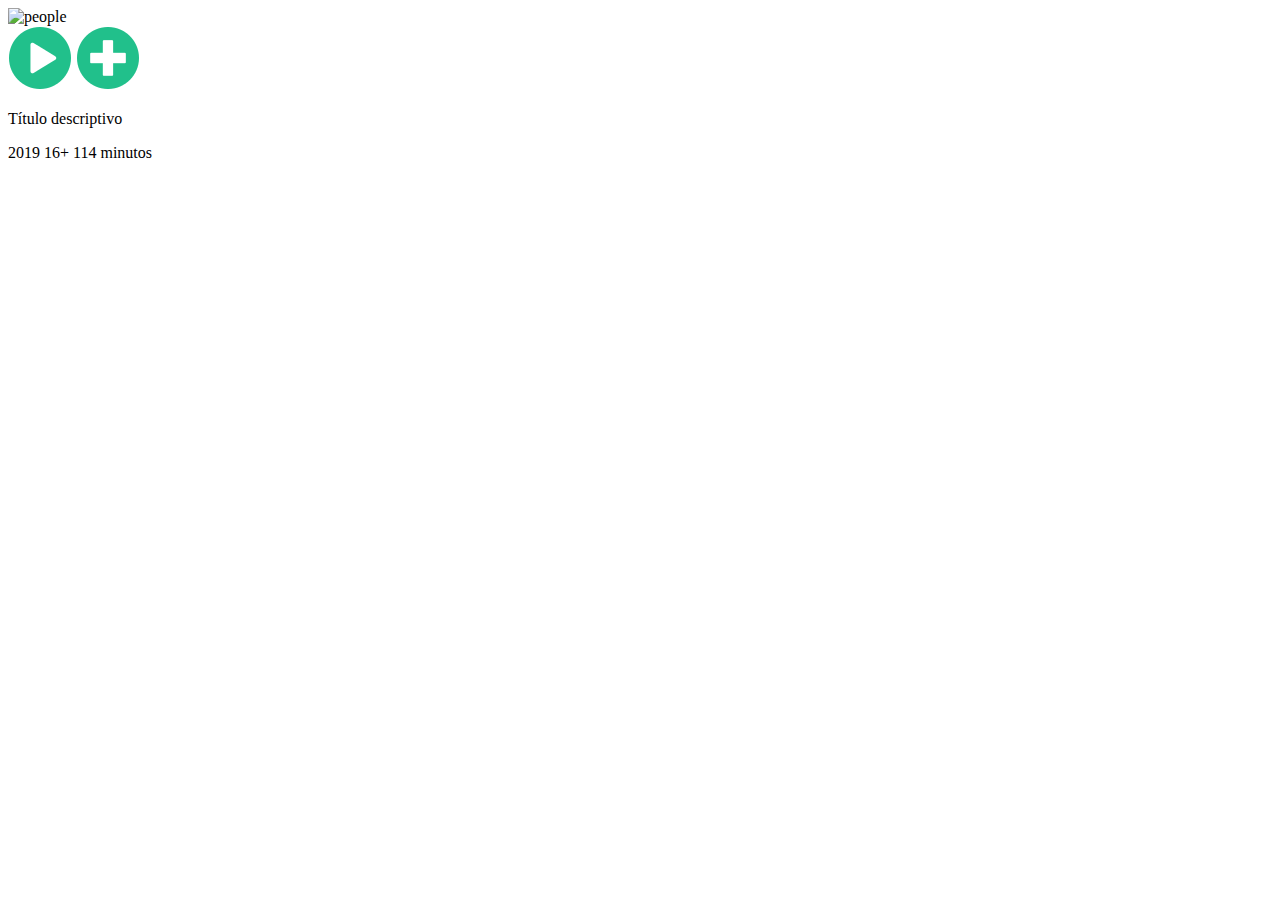
==== index.html @ 125a2b8e "trabajado en el carousel" ====
<!DOCTYPE html>
<html lang="en">

<head>
  <meta charset="UTF-8">
  <meta name="viewport" content="width=device-width, initial-scale=1.0">
  <title>Carousel-1</title>
</head>

<body>
  <section class="carousel">
    <div class="carousel__container">
      <div class="carousel-item">
        <img class="carousel-item__img"
          src="https://images.pexels.com/photos/3294248/pexels-photo-3294248.jpeg?auto=compress&cs=tinysrgb&dpr=2&h=750&w=1260"
          alt="people">
        <div class="carousel-item__details">
          <div>
            <img src="icons/play-icon.png" alt="play icon">
            <img src="icons/plus-icon.png" alt="plus icon">
          </div>
          <p class="carousel-item__details--title">
            Título descriptivo
          </p>
          <p class="carousel-item__details--subtitle">
            2019 16+ 114 minutos
          </p>
        </div>

      </div>
      <div class="carousel-item">

      </div>
      <div class="carousel-item">

      </div>
      <div class="carousel-item">

      </div>


    </div>
  </section>
</body>

</html>
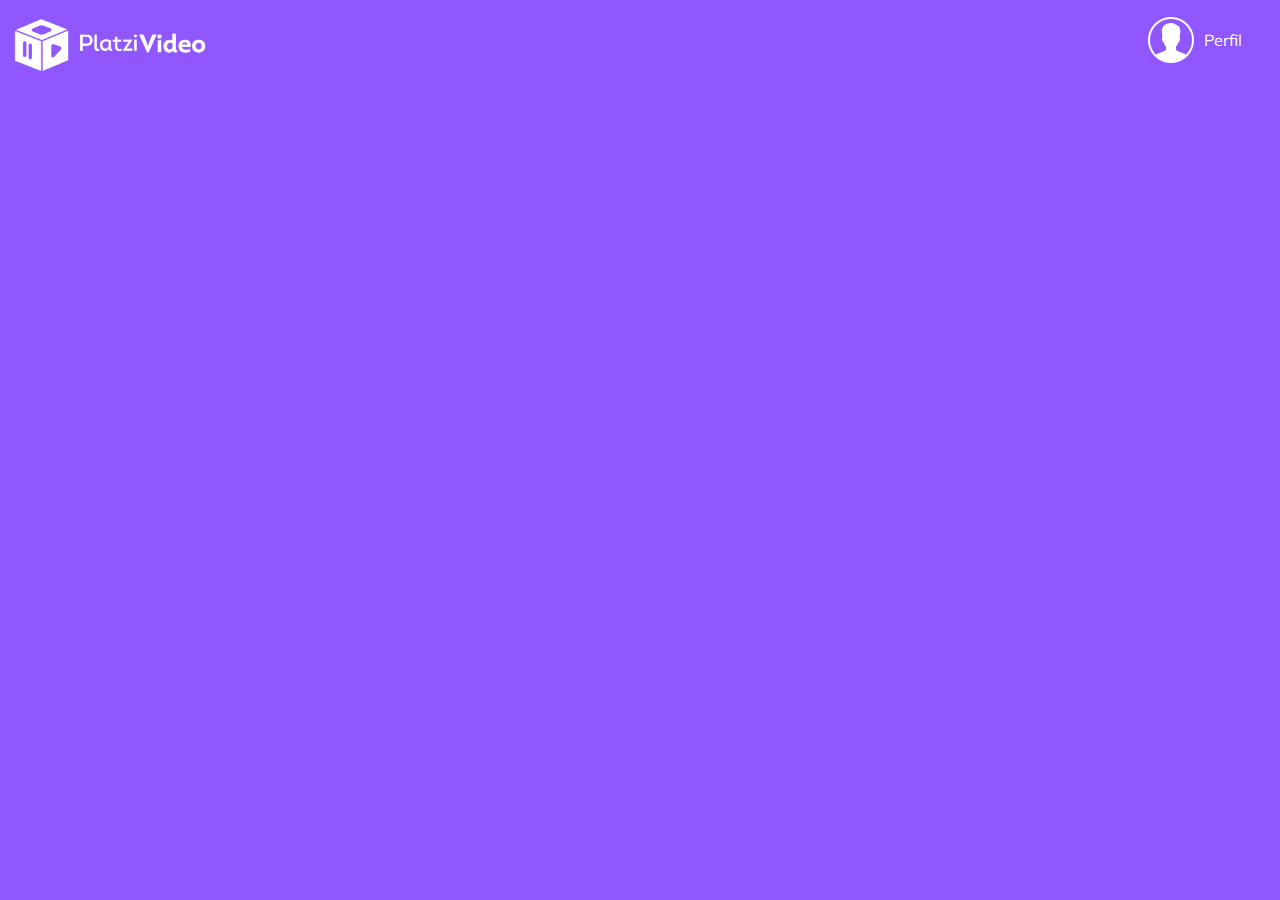
==== commit 360b8337: "header" ====
--- a/index.html
+++ b/index.html
@@ -1,46 +1,36 @@
-<!DOCTYPE html>
-<html lang="en">
-
-<head>
-  <meta charset="UTF-8">
-  <meta name="viewport" content="width=device-width, initial-scale=1.0">
-  <title>Carousel-1</title>
-</head>
-
-<body>
-  <section class="carousel">
-    <div class="carousel__container">
-      <div class="carousel-item">
-        <img class="carousel-item__img"
-          src="https://images.pexels.com/photos/3294248/pexels-photo-3294248.jpeg?auto=compress&cs=tinysrgb&dpr=2&h=750&w=1260"
-          alt="people">
-        <div class="carousel-item__details">
-          <div>
-            <img src="icons/play-icon.png" alt="play icon">
-            <img src="icons/plus-icon.png" alt="plus icon">
-          </div>
-          <p class="carousel-item__details--title">
-            Título descriptivo
-          </p>
-          <p class="carousel-item__details--subtitle">
-            2019 16+ 114 minutos
-          </p>
-        </div>
-
-      </div>
-      <div class="carousel-item">
-
-      </div>
-      <div class="carousel-item">
-
-      </div>
-      <div class="carousel-item">
-
-      </div>
-
-
-    </div>
-  </section>
-</body>
-
+<!DOCTYPE html>
+<html lang="en">
+
+<head>
+  <meta charset="UTF-8">
+  <meta name="viewport" content="width=device-width, initial-scale=1.0">
+  <meta http-equiv="X-UA-Compatible" content="ie=edge">
+  <link
+    href="https://fonts.googleapis.com/css2?family=Mulish:ital,wght@0,200;0,300;0,400;0,500;0,600;0,700;0,800;0,900;1,200;1,300;1,400;1,500;1,600;1,700;1,800;1,900&family=Ubuntu+Condensed&display=swap"
+    rel="stylesheet">
+  <title>Header</title>
+  <link rel="stylesheet" href="css/main.css">
+</head>
+
+
+<body>
+  <header class="header">
+    <img class="header__img" src="/images/logo-platzi-video.png" alt="Logo Platzi Video">
+    <div class="header__menu">
+      <div class="header__menu--profile">
+        <img src="/images/user-icon.png" alt="foto de perfil">
+        <p>Perfil</p>
+      </div>
+      <ul>
+        <li>
+          <a href="/">Cuenta</a>
+        </li>
+        <li>
+          <a href="/">Cerrar Sesión</a>
+        </li>
+      </ul>
+    </div>
+  </header>
+</body>
+
 </html>--- a/css/main.css
+++ b/css/main.css
@@ -0,0 +1,160 @@
+body {
+    margin: 0%;
+    background-color: #8F57FD;
+    font-family: 'Mulish', sans-serif;
+  }
+
+  header {
+    background-color: #8F57FD;
+    width: 100%;
+    height: 80px;
+    display: flex;
+    justify-content: space-between;
+    align-items: center;
+  }
+
+  .header__img {
+    width: 200px;
+    margin-top: 10px;
+    margin-left: 10px;
+  }
+
+  .header__menu {
+    margin-right: 30px;
+  }
+
+  .header__menu ul {
+    display: none;
+    list-style: none;
+    padding: 0;
+    position: absolute;
+    width: 100px;
+    text-align: right;
+    margin: 0px 0px 0px -14px;
+  }
+
+  .header__menu:hover ul,
+  ul:hover {
+    display: block;
+  }
+
+  .header__menu li {
+    margin: 10px 0;
+  }
+
+  .header__menu a {
+    color: white;
+    text-decoration: none;
+  }
+
+  .header__menu li a:hover {
+    text-decoration: underline;
+  }
+
+  .header__menu--profile {
+    margin-right: 8px;
+    display: flex;
+    align-items: center;
+  }
+
+  .header__menu--profile img {
+    margin-right: 8px;
+
+  }
+
+  .header__menu--profile p {
+    margin: 0px;
+    color: white;
+  }
+
+  .main {
+    height: 300px;
+    display: flex;
+    flex-direction: column;
+    justify-content: center;
+    align-items: center;
+  }
+
+  .main__title {
+    color: white;
+    font-size: 25px;
+    
+  }
+
+  .input {
+    background-color: rgba(255, 255, 255, .1);
+    border: 2px solid white;
+    border-radius: 50px;
+    color: white;
+    font-family: 'Mulish', sans-serif;
+    font-size: 16px;
+    height: 50px;
+    outline: none;
+    padding: 0 20px;
+    width: 70%;
+  }
+
+  ::placeholder {
+    color: white;
+  }
+
+
+  .carousel {
+    width: 100%;
+    overflow: scroll;
+    padding: 30px;
+    position: relative;
+  }
+
+  .carousel__container {
+    white-space: nowrap;
+    margin: 70px 0;
+    padding-bottom: 10px;
+  }
+
+  .carousel-item {
+    background-color: palevioletred;
+    width: 200px;
+    height: 250px;
+    border-radius: 20px;
+    overflow: hidden;
+    margin-right: 10px;
+    display: inline-block;
+    cursor: pointer;
+    transition: 450ms all;
+    transform-origin: center left;
+    position: relative;
+  }
+
+  .carousel-item:hover~.carousel-item {
+    transform: translate3d(100px, 0, 0);
+
+  }
+
+  .carousel__container:hover .carousel-item {
+    opacity: 0.3;
+  }
+
+  .carousel__container:hover .carousel-item:hover {
+    transform: scale(1.5);
+    opacity: 1;
+  }
+
+  .carousel-item__img {
+    width: 200px;
+    height: 250px;
+    object-fit: cover;
+  }
+
+  .carousel-item__details {
+    background: linear-gradient(to top, rgba(0, 0, 0, .9) 0%, rgba(0, 0, 0, 1) 100%, );
+    font-size: 10px;
+    opacity: 1;
+    transition: 450ms opacity;
+    padding: 10px;
+    position: absolute;
+    top: 0;
+    right: 0;
+    left: 0;
+    bottom: 0;
+  }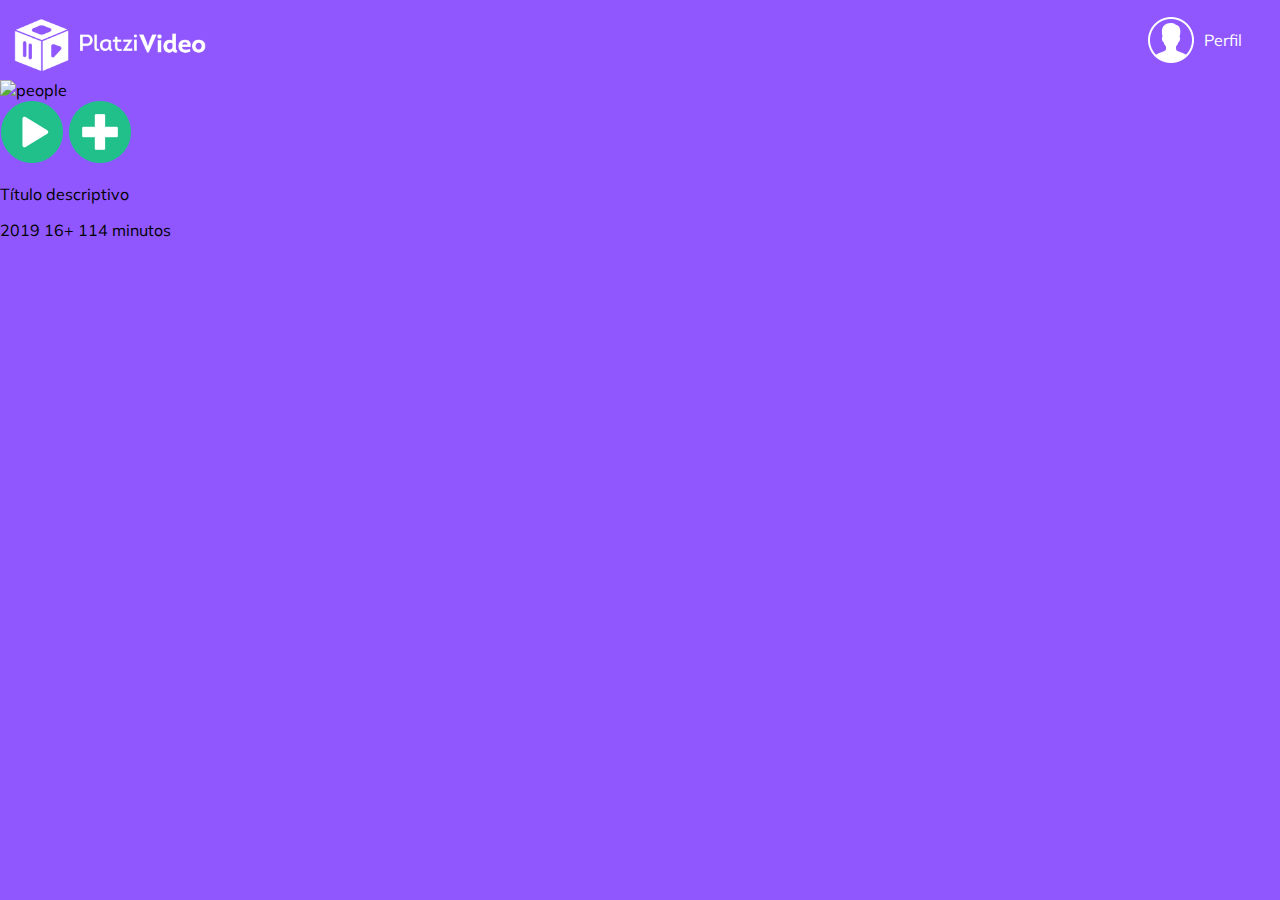
==== commit e7240d5a: "adding the carousel to the main page" ====
--- a/index.html
+++ b/index.html
@@ -1,36 +1,68 @@
-<!DOCTYPE html>
-<html lang="en">
-
-<head>
-  <meta charset="UTF-8">
-  <meta name="viewport" content="width=device-width, initial-scale=1.0">
-  <meta http-equiv="X-UA-Compatible" content="ie=edge">
-  <link
-    href="https://fonts.googleapis.com/css2?family=Mulish:ital,wght@0,200;0,300;0,400;0,500;0,600;0,700;0,800;0,900;1,200;1,300;1,400;1,500;1,600;1,700;1,800;1,900&family=Ubuntu+Condensed&display=swap"
-    rel="stylesheet">
-  <title>Header</title>
-  <link rel="stylesheet" href="css/main.css">
-</head>
-
-
-<body>
-  <header class="header">
-    <img class="header__img" src="/images/logo-platzi-video.png" alt="Logo Platzi Video">
-    <div class="header__menu">
-      <div class="header__menu--profile">
-        <img src="/images/user-icon.png" alt="foto de perfil">
-        <p>Perfil</p>
-      </div>
-      <ul>
-        <li>
-          <a href="/">Cuenta</a>
-        </li>
-        <li>
-          <a href="/">Cerrar Sesión</a>
-        </li>
-      </ul>
-    </div>
-  </header>
-</body>
-
+<!DOCTYPE html>
+<html lang="en">
+
+<head>
+  <meta charset="UTF-8">
+  <meta name="viewport" content="width=device-width, initial-scale=1.0">
+  <meta http-equiv="X-UA-Compatible" content="ie=edge">
+  <link
+    href="https://fonts.googleapis.com/css2?family=Mulish:ital,wght@0,200;0,300;0,400;0,500;0,600;0,700;0,800;0,900;1,200;1,300;1,400;1,500;1,600;1,700;1,800;1,900&family=Ubuntu+Condensed&display=swap"
+    rel="stylesheet">
+  <title>Header</title>
+  <link rel="stylesheet" href="css/main.css">
+</head>
+
+
+<body>
+  <header class="header">
+    <img class="header__img" src="/images/logo-platzi-video.png" alt="Logo Platzi Video">
+    <div class="header__menu">
+      <div class="header__menu--profile">
+        <img src="/images/user-icon.png" alt="foto de perfil">
+        <p>Perfil</p>
+      </div>
+      <ul>
+        <li>
+          <a href="/">Cuenta</a>
+        </li>
+        <li>
+          <a href="/">Cerrar Sesión</a>
+        </li>
+      </ul>
+    </div>
+  </header>
+
+  <section class="carousel">
+    <div class="carousel__container">
+      <div class="carousel-item">
+        <img class="carousel-item__img"
+          src="https://images.pexels.com/photos/3294248/pexels-photo-3294248.jpeg?auto=compress&cs=tinysrgb&dpr=2&h=750&w=1260"
+          alt="people">
+        <div class="carousel-item__details">
+          <div>
+            <img src="icons/play-icon.png" alt="play icon">
+            <img src="icons/plus-icon.png" alt="plus icon">
+          </div>
+          <p class="carousel-item__details--title">
+            Título descriptivo
+          </p>
+          <p class="carousel-item__details--subtitle">
+            2019 16+ 114 minutos
+          </p>
+        </div>
+
+      </div>
+      <div class="carousel-item">
+
+      </div>
+      <div class="carousel-item">
+
+      </div>
+
+      <div class="carousel-item">
+      </div>
+    </div>
+  </section>
+</body>
+
 </html>--- a/css/main.css
+++ b/css/main.css
@@ -98,63 +98,3 @@
     color: white;
   }
 
-
-  .carousel {
-    width: 100%;
-    overflow: scroll;
-    padding: 30px;
-    position: relative;
-  }
-
-  .carousel__container {
-    white-space: nowrap;
-    margin: 70px 0;
-    padding-bottom: 10px;
-  }
-
-  .carousel-item {
-    background-color: palevioletred;
-    width: 200px;
-    height: 250px;
-    border-radius: 20px;
-    overflow: hidden;
-    margin-right: 10px;
-    display: inline-block;
-    cursor: pointer;
-    transition: 450ms all;
-    transform-origin: center left;
-    position: relative;
-  }
-
-  .carousel-item:hover~.carousel-item {
-    transform: translate3d(100px, 0, 0);
-
-  }
-
-  .carousel__container:hover .carousel-item {
-    opacity: 0.3;
-  }
-
-  .carousel__container:hover .carousel-item:hover {
-    transform: scale(1.5);
-    opacity: 1;
-  }
-
-  .carousel-item__img {
-    width: 200px;
-    height: 250px;
-    object-fit: cover;
-  }
-
-  .carousel-item__details {
-    background: linear-gradient(to top, rgba(0, 0, 0, .9) 0%, rgba(0, 0, 0, 1) 100%, );
-    font-size: 10px;
-    opacity: 1;
-    transition: 450ms opacity;
-    padding: 10px;
-    position: absolute;
-    top: 0;
-    right: 0;
-    left: 0;
-    bottom: 0;
-  }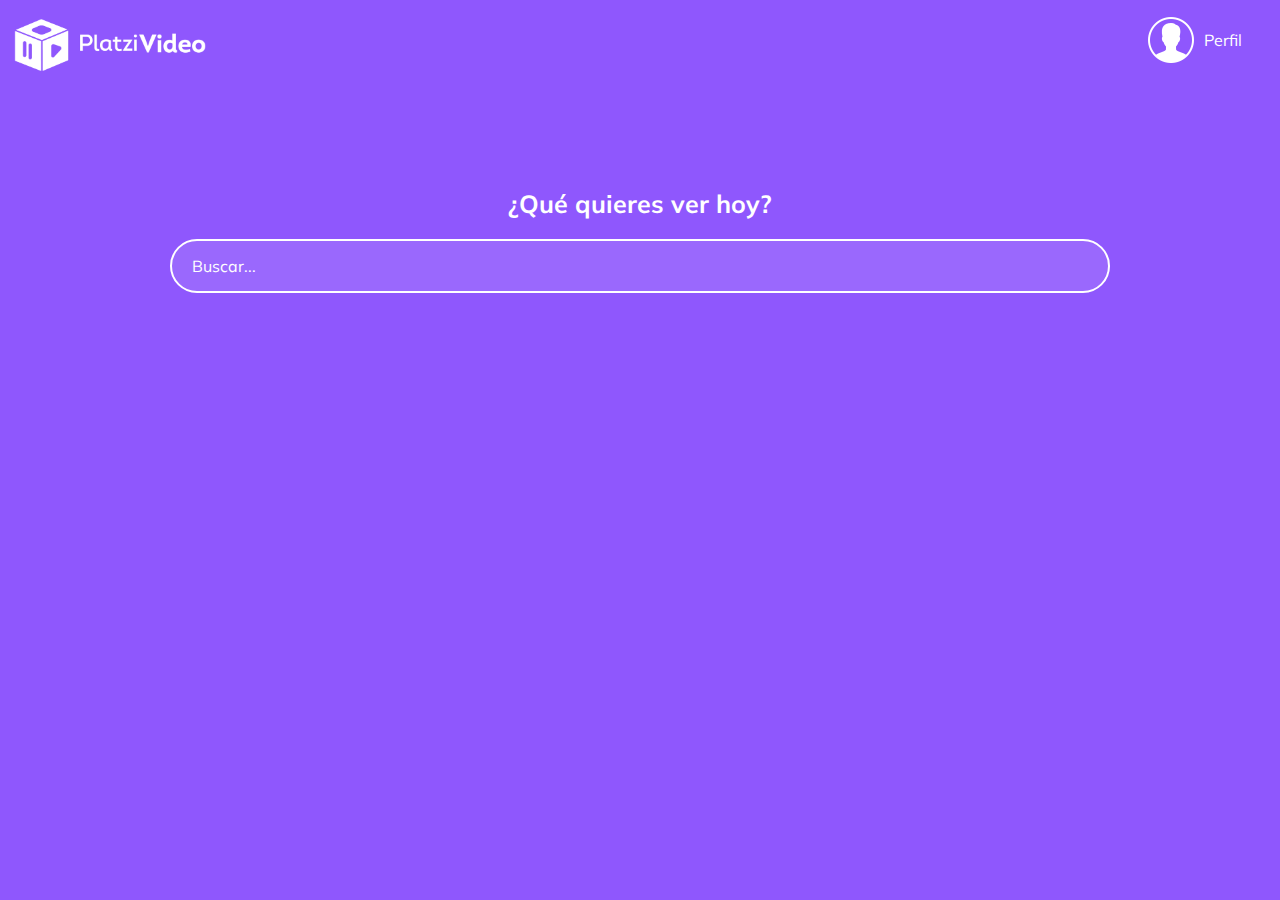
==== commit 779a02c8: "adding browser" ====
--- a/index.html
+++ b/index.html
@@ -1,68 +1,45 @@
-<!DOCTYPE html>
-<html lang="en">
-
-<head>
-  <meta charset="UTF-8">
-  <meta name="viewport" content="width=device-width, initial-scale=1.0">
-  <meta http-equiv="X-UA-Compatible" content="ie=edge">
-  <link
-    href="https://fonts.googleapis.com/css2?family=Mulish:ital,wght@0,200;0,300;0,400;0,500;0,600;0,700;0,800;0,900;1,200;1,300;1,400;1,500;1,600;1,700;1,800;1,900&family=Ubuntu+Condensed&display=swap"
-    rel="stylesheet">
-  <title>Header</title>
-  <link rel="stylesheet" href="css/main.css">
-</head>
-
-
-<body>
-  <header class="header">
-    <img class="header__img" src="/images/logo-platzi-video.png" alt="Logo Platzi Video">
-    <div class="header__menu">
-      <div class="header__menu--profile">
-        <img src="/images/user-icon.png" alt="foto de perfil">
-        <p>Perfil</p>
-      </div>
-      <ul>
-        <li>
-          <a href="/">Cuenta</a>
-        </li>
-        <li>
-          <a href="/">Cerrar Sesión</a>
-        </li>
-      </ul>
-    </div>
-  </header>
-
-  <section class="carousel">
-    <div class="carousel__container">
-      <div class="carousel-item">
-        <img class="carousel-item__img"
-          src="https://images.pexels.com/photos/3294248/pexels-photo-3294248.jpeg?auto=compress&cs=tinysrgb&dpr=2&h=750&w=1260"
-          alt="people">
-        <div class="carousel-item__details">
-          <div>
-            <img src="icons/play-icon.png" alt="play icon">
-            <img src="icons/plus-icon.png" alt="plus icon">
-          </div>
-          <p class="carousel-item__details--title">
-            Título descriptivo
-          </p>
-          <p class="carousel-item__details--subtitle">
-            2019 16+ 114 minutos
-          </p>
-        </div>
-
-      </div>
-      <div class="carousel-item">
-
-      </div>
-      <div class="carousel-item">
-
-      </div>
-
-      <div class="carousel-item">
-      </div>
-    </div>
-  </section>
-</body>
-
+<!DOCTYPE html>
+<html lang="en">
+
+<head>
+  <meta charset="UTF-8">
+  <meta name="viewport" content="width=device-width, initial-scale=1.0">
+  <meta http-equiv="X-UA-Compatible" content="ie=edge">
+  <link
+    href="https://fonts.googleapis.com/css2?family=Mulish:ital,wght@0,200;0,300;0,400;0,500;0,600;0,700;0,800;0,900;1,200;1,300;1,400;1,500;1,600;1,700;1,800;1,900&family=Ubuntu+Condensed&display=swap"
+    rel="stylesheet">
+  <title>Header</title>
+  <link rel="stylesheet" href="css/main.css">
+</head>
+
+
+<body>
+  <header class="header">
+    <img class="header__img" src="/images/logo-platzi-video.png" alt="Logo Platzi Video">
+    <div class="header__menu">
+      <div class="header__menu--profile">
+        <img src="/images/user-icon.png" alt="foto de perfil">
+        <p>Perfil</p>
+      </div>
+      <ul>
+        <li>
+          <a href="/">Cuenta</a>
+        </li>
+        <li>
+          <a href="/">Cerrar Sesión</a>
+        </li>
+      </ul>
+    </div>
+  </header>
+</body>
+
+<section class="main">
+  <h2 class="main__title">¿Qué quieres ver hoy?</h2>
+  <input class="input" type="text" placeholder="Buscar...">
+</section>
+
+<section class="carousel">
+
+</section>
+
 </html>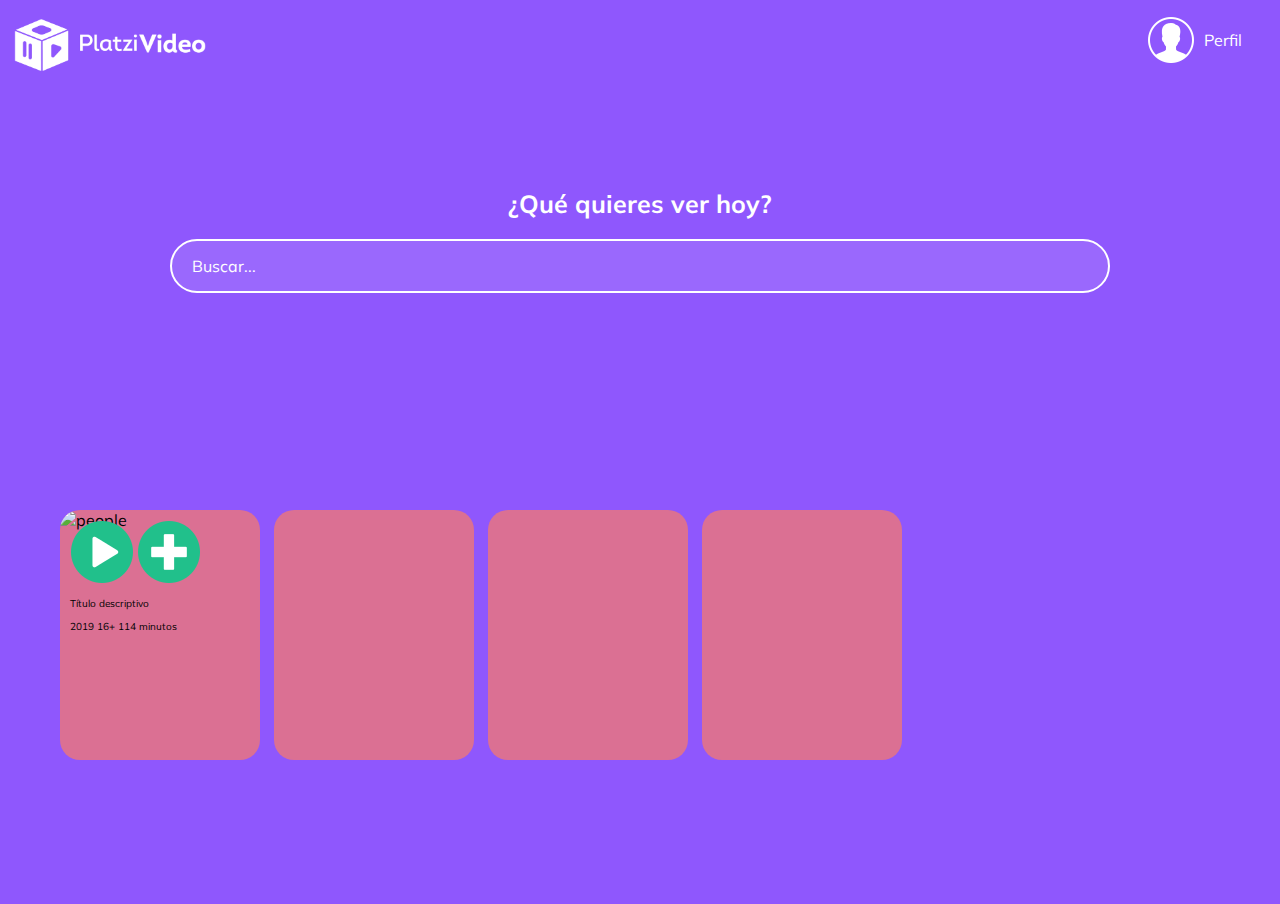
==== commit 0316ef4e: "merging carousel to the master branch" ====
--- a/index.html
+++ b/index.html
@@ -1,45 +1,75 @@
-<!DOCTYPE html>
-<html lang="en">
-
-<head>
-  <meta charset="UTF-8">
-  <meta name="viewport" content="width=device-width, initial-scale=1.0">
-  <meta http-equiv="X-UA-Compatible" content="ie=edge">
-  <link
-    href="https://fonts.googleapis.com/css2?family=Mulish:ital,wght@0,200;0,300;0,400;0,500;0,600;0,700;0,800;0,900;1,200;1,300;1,400;1,500;1,600;1,700;1,800;1,900&family=Ubuntu+Condensed&display=swap"
-    rel="stylesheet">
-  <title>Header</title>
-  <link rel="stylesheet" href="css/main.css">
-</head>
-
-
-<body>
-  <header class="header">
-    <img class="header__img" src="/images/logo-platzi-video.png" alt="Logo Platzi Video">
-    <div class="header__menu">
-      <div class="header__menu--profile">
-        <img src="/images/user-icon.png" alt="foto de perfil">
-        <p>Perfil</p>
-      </div>
-      <ul>
-        <li>
-          <a href="/">Cuenta</a>
-        </li>
-        <li>
-          <a href="/">Cerrar Sesión</a>
-        </li>
-      </ul>
-    </div>
-  </header>
-</body>
-
-<section class="main">
-  <h2 class="main__title">¿Qué quieres ver hoy?</h2>
-  <input class="input" type="text" placeholder="Buscar...">
-</section>
-
-<section class="carousel">
-
-</section>
-
+<!DOCTYPE html>
+<html lang="en">
+
+<head>
+  <meta charset="UTF-8">
+  <meta name="viewport" content="width=device-width, initial-scale=1.0">
+  <meta http-equiv="X-UA-Compatible" content="ie=edge">
+  <link
+    href="https://fonts.googleapis.com/css2?family=Mulish:ital,wght@0,200;0,300;0,400;0,500;0,600;0,700;0,800;0,900;1,200;1,300;1,400;1,500;1,600;1,700;1,800;1,900&family=Ubuntu+Condensed&display=swap"
+    rel="stylesheet">
+  <title>Header</title>
+  <link rel="stylesheet" href="css/main.css">
+</head>
+
+
+<body>
+  <header class="header">
+    <img class="header__img" src="/images/logo-platzi-video.png" alt="Logo Platzi Video">
+    <div class="header__menu">
+      <div class="header__menu--profile">
+        <img src="/images/user-icon.png" alt="foto de perfil">
+        <p>Perfil</p>
+      </div>
+      <ul>
+        <li>
+          <a href="/">Cuenta</a>
+        </li>
+        <li>
+          <a href="/">Cerrar Sesión</a>
+        </li>
+      </ul>
+    </div>
+  </header>
+</body>
+
+<section class="main">
+  <h2 class="main__title">¿Qué quieres ver hoy?</h2>
+  <input class="input" type="text" placeholder="Buscar...">
+</section>
+
+<section class="carousel">
+  <section class="carousel">
+    <div class="carousel__container">
+      <div class="carousel-item">
+        <img class="carousel-item__img"
+          src="https://images.pexels.com/photos/3294248/pexels-photo-3294248.jpeg?auto=compress&cs=tinysrgb&dpr=2&h=750&w=1260"
+          alt="people">
+        <div class="carousel-item__details">
+          <div>
+            <img src="icons/play-icon.png" alt="play icon">
+            <img src="icons/plus-icon.png" alt="plus icon">
+          </div>
+          <p class="carousel-item__details--title">
+            Título descriptivo
+          </p>
+          <p class="carousel-item__details--subtitle">
+            2019 16+ 114 minutos
+          </p>
+        </div>
+
+      </div>
+      <div class="carousel-item">
+
+      </div>
+      <div class="carousel-item">
+
+      </div>
+
+      <div class="carousel-item">
+      </div>
+    </div>
+  </section>
+</section>
+
 </html>--- a/css/main.css
+++ b/css/main.css
@@ -98,3 +98,63 @@
     color: white;
   }
 
+
+  .carousel {
+    width: 100%;
+    overflow: scroll;
+    padding: 30px;
+    position: relative;
+  }
+
+  .carousel__container {
+    white-space: nowrap;
+    margin: 70px 0;
+    padding-bottom: 10px;
+  }
+
+  .carousel-item {
+    background-color: palevioletred;
+    width: 200px;
+    height: 250px;
+    border-radius: 20px;
+    overflow: hidden;
+    margin-right: 10px;
+    display: inline-block;
+    cursor: pointer;
+    transition: 450ms all;
+    transform-origin: center left;
+    position: relative;
+  }
+
+  .carousel-item:hover~.carousel-item {
+    transform: translate3d(100px, 0, 0);
+
+  }
+
+  .carousel__container:hover .carousel-item {
+    opacity: 0.3;
+  }
+
+  .carousel__container:hover .carousel-item:hover {
+    transform: scale(1.5);
+    opacity: 1;
+  }
+
+  .carousel-item__img {
+    width: 200px;
+    height: 250px;
+    object-fit: cover;
+  }
+
+  .carousel-item__details {
+    background: linear-gradient(to top, rgba(0, 0, 0, .9) 0%, rgba(0, 0, 0, 1) 100%, );
+    font-size: 10px;
+    opacity: 1;
+    transition: 450ms opacity;
+    padding: 10px;
+    position: absolute;
+    top: 0;
+    right: 0;
+    left: 0;
+    bottom: 0;
+  }
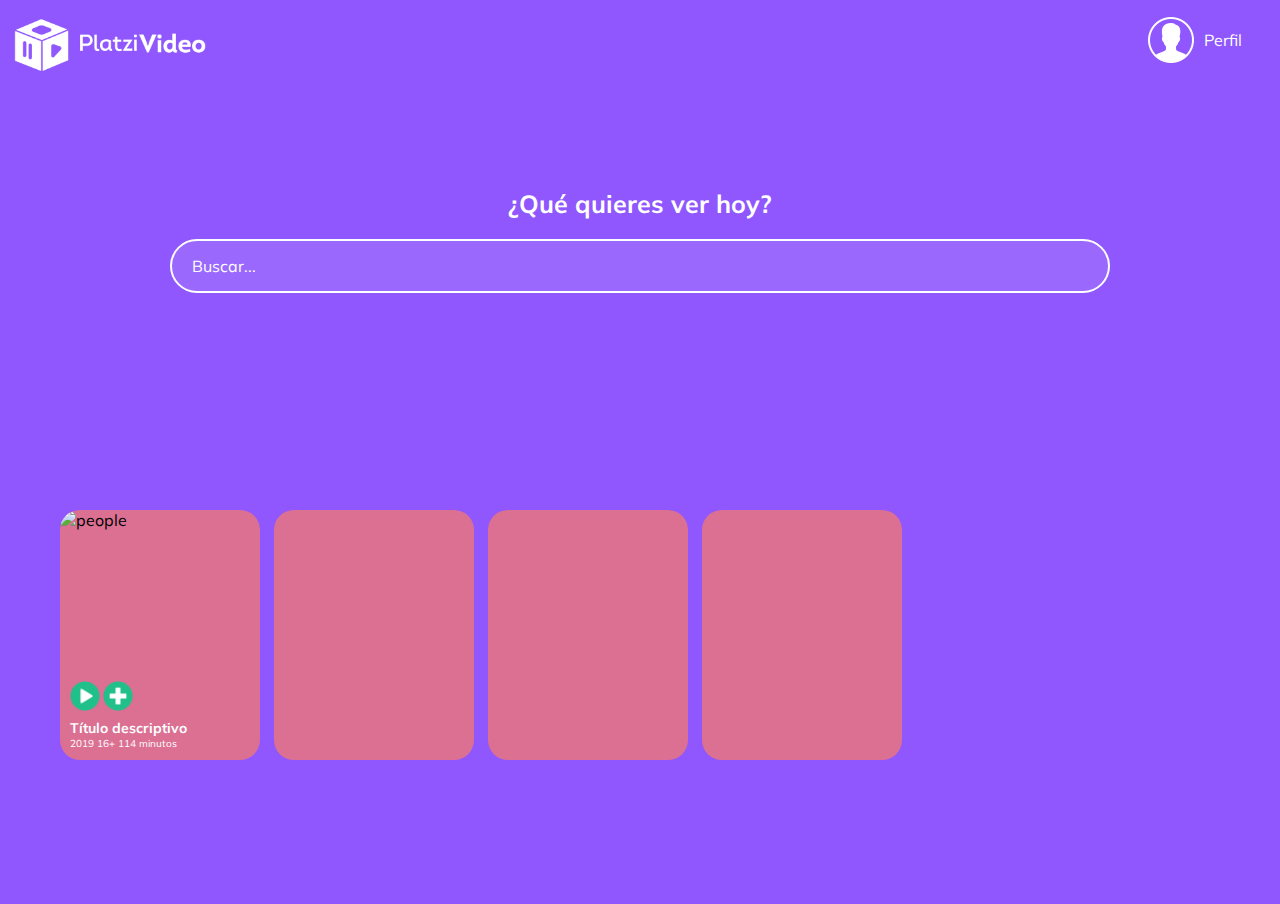
==== commit 28e709cc: "header, browser section and carousel features deone" ====
--- a/index.html
+++ b/index.html
@@ -41,6 +41,7 @@
 <section class="carousel">
   <section class="carousel">
     <div class="carousel__container">
+
       <div class="carousel-item">
         <img class="carousel-item__img"
           src="https://images.pexels.com/photos/3294248/pexels-photo-3294248.jpeg?auto=compress&cs=tinysrgb&dpr=2&h=750&w=1260"
@@ -57,8 +58,8 @@
             2019 16+ 114 minutos
           </p>
         </div>
+      </div>
 
-      </div>
       <div class="carousel-item">
 
       </div>
--- a/css/main.css
+++ b/css/main.css
@@ -157,4 +157,22 @@
     right: 0;
     left: 0;
     bottom: 0;
+    color: white;
+    display: flex;
+    flex-flow: column;
+    justify-content: flex-end;
   }
+
+  .carousel-item__details div img{
+    width: 30px;
+  }
+
+  .carousel-item__details--title {
+    font-weight: bold;
+    font-size: 14px;
+    margin: 5px 0 0;
+  }
+
+  .carousel-item__details--subtitle {
+    margin: 0;
+  }
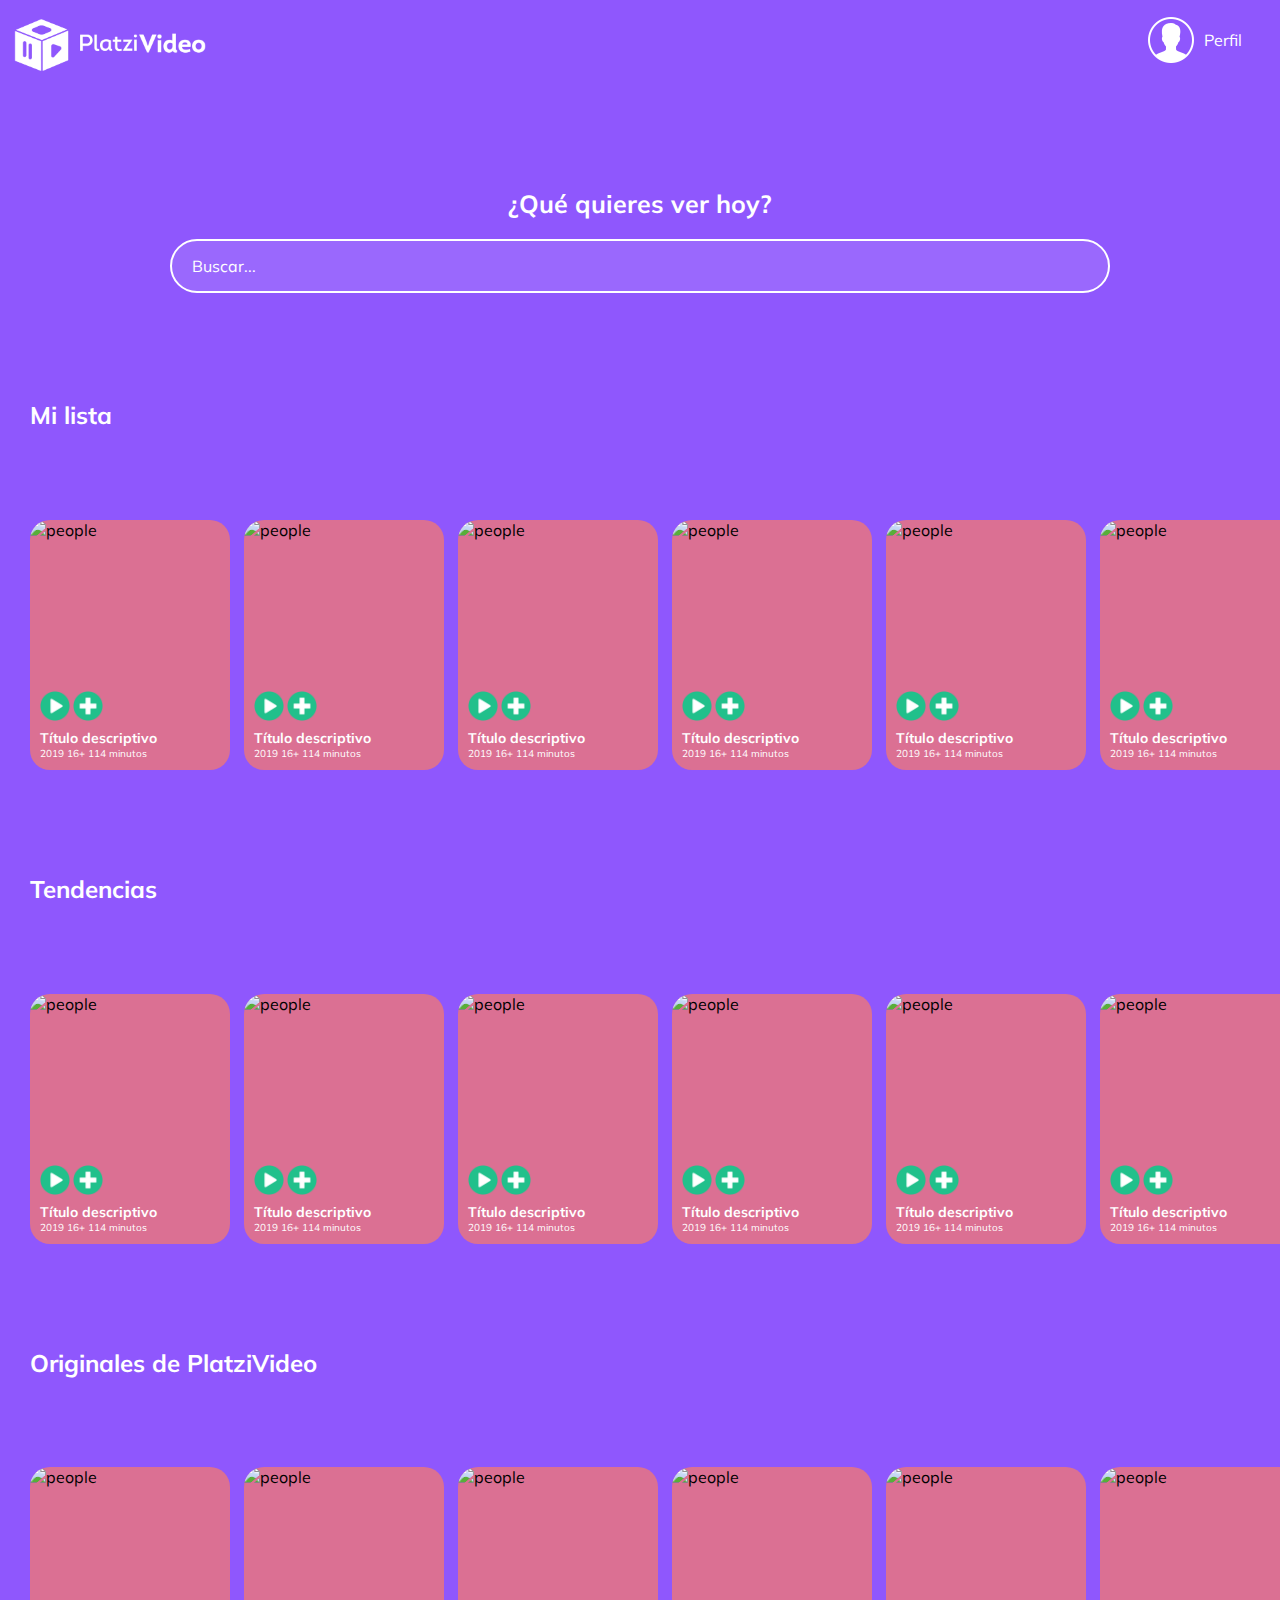
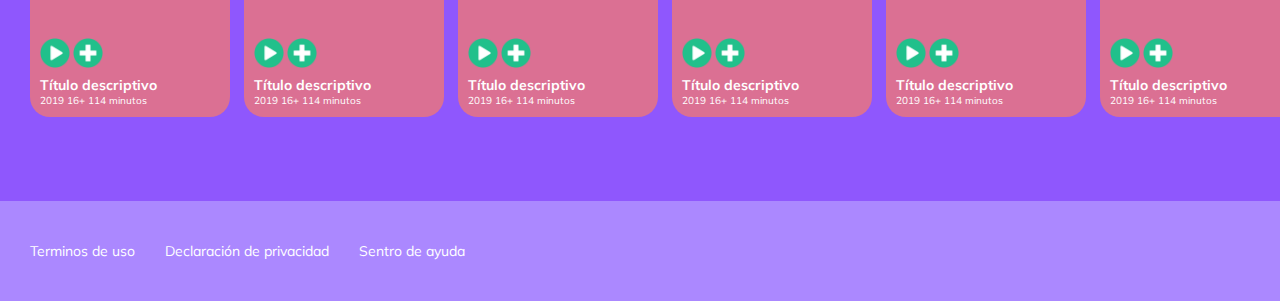
==== commit e0faf777: "main section done" ====
--- a/index.html
+++ b/index.html
@@ -38,39 +38,526 @@
   <input class="input" type="text" placeholder="Buscar...">
 </section>
 
+<h2 class="categories__tittle">
+  Mi lista
+</h2>
+
 <section class="carousel">
-  <section class="carousel">
-    <div class="carousel__container">
-
-      <div class="carousel-item">
-        <img class="carousel-item__img"
-          src="https://images.pexels.com/photos/3294248/pexels-photo-3294248.jpeg?auto=compress&cs=tinysrgb&dpr=2&h=750&w=1260"
-          alt="people">
-        <div class="carousel-item__details">
-          <div>
-            <img src="icons/play-icon.png" alt="play icon">
-            <img src="icons/plus-icon.png" alt="plus icon">
-          </div>
-          <p class="carousel-item__details--title">
-            Título descriptivo
-          </p>
-          <p class="carousel-item__details--subtitle">
-            2019 16+ 114 minutos
-          </p>
-        </div>
-      </div>
-
-      <div class="carousel-item">
-
-      </div>
-      <div class="carousel-item">
-
-      </div>
-
-      <div class="carousel-item">
-      </div>
-    </div>
-  </section>
+  <div class="carousel__container">
+
+    <div class="carousel-item">
+      <img class="carousel-item__img"
+        src="https://images.pexels.com/photos/3294248/pexels-photo-3294248.jpeg?auto=compress&cs=tinysrgb&dpr=2&h=750&w=1260"
+        alt="people">
+      <div class="carousel-item__details">
+        <div>
+          <img src="icons/play-icon.png" alt="play icon">
+          <img src="icons/plus-icon.png" alt="plus icon">
+        </div>
+        <p class="carousel-item__details--title">
+          Título descriptivo
+        </p>
+        <p class="carousel-item__details--subtitle">
+          2019 16+ 114 minutos
+        </p>
+      </div>
+    </div>
+
+    <div class="carousel-item">
+      <img class="carousel-item__img"
+        src="https://images.pexels.com/photos/1627936/pexels-photo-1627936.jpeg?auto=compress&cs=tinysrgb&dpr=1&w=500"
+        alt="people">
+      <div class="carousel-item__details">
+        <div>
+          <img src="icons/play-icon.png" alt="play icon">
+          <img src="icons/plus-icon.png" alt="plus icon">
+        </div>
+        <p class="carousel-item__details--title">
+          Título descriptivo
+        </p>
+        <p class="carousel-item__details--subtitle">
+          2019 16+ 114 minutos
+        </p>
+      </div>
+    </div>
+
+    <div class="carousel-item">
+      <img class="carousel-item__img"
+        src="https://images.pexels.com/photos/3778852/pexels-photo-3778852.jpeg?auto=compress&cs=tinysrgb&dpr=1&w=500"
+        alt="people">
+      <div class="carousel-item__details">
+        <div>
+          <img src="icons/play-icon.png" alt="play icon">
+          <img src="icons/plus-icon.png" alt="plus icon">
+        </div>
+        <p class="carousel-item__details--title">
+          Título descriptivo
+        </p>
+        <p class="carousel-item__details--subtitle">
+          2019 16+ 114 minutos
+        </p>
+      </div>
+    </div>
+
+    <div class="carousel-item">
+      <img class="carousel-item__img"
+        src="https://images.pexels.com/photos/4099305/pexels-photo-4099305.jpeg?auto=compress&cs=tinysrgb&dpr=1&w=500"
+        alt="people">
+      <div class="carousel-item__details">
+        <div>
+          <img src="icons/play-icon.png" alt="play icon">
+          <img src="icons/plus-icon.png" alt="plus icon">
+        </div>
+        <p class="carousel-item__details--title">
+          Título descriptivo
+        </p>
+        <p class="carousel-item__details--subtitle">
+          2019 16+ 114 minutos
+        </p>
+      </div>
+    </div>
+
+    <div class="carousel-item">
+      <img class="carousel-item__img"
+        src="https://images.pexels.com/photos/1021145/pexels-photo-1021145.jpeg?auto=compress&cs=tinysrgb&dpr=1&w=500"
+        alt="people">
+      <div class="carousel-item__details">
+        <div>
+          <img src="icons/play-icon.png" alt="play icon">
+          <img src="icons/plus-icon.png" alt="plus icon">
+        </div>
+        <p class="carousel-item__details--title">
+          Título descriptivo
+        </p>
+        <p class="carousel-item__details--subtitle">
+          2019 16+ 114 minutos
+        </p>
+      </div>
+    </div>
+
+    <div class="carousel-item">
+      <img class="carousel-item__img"
+        src="https://images.pexels.com/photos/4171211/pexels-photo-4171211.jpeg?auto=compress&cs=tinysrgb&dpr=1&w=500"
+        alt="people">
+      <div class="carousel-item__details">
+        <div>
+          <img src="icons/play-icon.png" alt="play icon">
+          <img src="icons/plus-icon.png" alt="plus icon">
+        </div>
+        <p class="carousel-item__details--title">
+          Título descriptivo
+        </p>
+        <p class="carousel-item__details--subtitle">
+          2019 16+ 114 minutos
+        </p>
+      </div>
+    </div>
+
+    <div class="carousel-item">
+      <img class="carousel-item__img"
+        src="https://images.pexels.com/photos/4054069/pexels-photo-4054069.jpeg?auto=compress&cs=tinysrgb&dpr=1&w=500"
+        alt="people">
+      <div class="carousel-item__details">
+        <div>
+          <img src="icons/play-icon.png" alt="play icon">
+          <img src="icons/plus-icon.png" alt="plus icon">
+        </div>
+        <p class="carousel-item__details--title">
+          Título descriptivo
+        </p>
+        <p class="carousel-item__details--subtitle">
+          2019 16+ 114 minutos
+        </p>
+      </div>
+    </div>
+
+    <div class="carousel-item">
+      <img class="carousel-item__img"
+        src="https://images.pexels.com/photos/983959/pexels-photo-983959.jpeg?auto=compress&cs=tinysrgb&dpr=1&w=500"
+        alt="people">
+      <div class="carousel-item__details">
+        <div>
+          <img src="icons/play-icon.png" alt="play icon">
+          <img src="icons/plus-icon.png" alt="plus icon">
+        </div>
+        <p class="carousel-item__details--title">
+          Título descriptivo
+        </p>
+        <p class="carousel-item__details--subtitle">
+          2019 16+ 114 minutos
+        </p>
+      </div>
+    </div>
+
+    <div class="carousel-item">
+      <img class="carousel-item__img"
+        src="https://images.pexels.com/photos/3380920/pexels-photo-3380920.jpeg?auto=compress&cs=tinysrgb&dpr=1&w=500"
+        alt="people">
+      <div class="carousel-item__details">
+        <div>
+          <img src="icons/play-icon.png" alt="play icon">
+          <img src="icons/plus-icon.png" alt="plus icon">
+        </div>
+        <p class="carousel-item__details--title">
+          Título descriptivo
+        </p>
+        <p class="carousel-item__details--subtitle">
+          2019 16+ 114 minutos
+        </p>
+      </div>
+    </div>
+
+  </div>
 </section>
 
+<h2 class="categories__tittle">
+  Tendencias
+</h2>
+
+<section class="carousel">
+  <div class="carousel__container">
+
+    <div class="carousel-item">
+      <img class="carousel-item__img"
+        src="https://images.pexels.com/photos/3294248/pexels-photo-3294248.jpeg?auto=compress&cs=tinysrgb&dpr=2&h=750&w=1260"
+        alt="people">
+      <div class="carousel-item__details">
+        <div>
+          <img src="icons/play-icon.png" alt="play icon">
+          <img src="icons/plus-icon.png" alt="plus icon">
+        </div>
+        <p class="carousel-item__details--title">
+          Título descriptivo
+        </p>
+        <p class="carousel-item__details--subtitle">
+          2019 16+ 114 minutos
+        </p>
+      </div>
+    </div>
+
+    <div class="carousel-item">
+      <img class="carousel-item__img"
+        src="https://images.pexels.com/photos/1627936/pexels-photo-1627936.jpeg?auto=compress&cs=tinysrgb&dpr=1&w=500"
+        alt="people">
+      <div class="carousel-item__details">
+        <div>
+          <img src="icons/play-icon.png" alt="play icon">
+          <img src="icons/plus-icon.png" alt="plus icon">
+        </div>
+        <p class="carousel-item__details--title">
+          Título descriptivo
+        </p>
+        <p class="carousel-item__details--subtitle">
+          2019 16+ 114 minutos
+        </p>
+      </div>
+    </div>
+
+    <div class="carousel-item">
+      <img class="carousel-item__img"
+        src="https://images.pexels.com/photos/3778852/pexels-photo-3778852.jpeg?auto=compress&cs=tinysrgb&dpr=1&w=500"
+        alt="people">
+      <div class="carousel-item__details">
+        <div>
+          <img src="icons/play-icon.png" alt="play icon">
+          <img src="icons/plus-icon.png" alt="plus icon">
+        </div>
+        <p class="carousel-item__details--title">
+          Título descriptivo
+        </p>
+        <p class="carousel-item__details--subtitle">
+          2019 16+ 114 minutos
+        </p>
+      </div>
+    </div>
+
+    <div class="carousel-item">
+      <img class="carousel-item__img"
+        src="https://images.pexels.com/photos/4099305/pexels-photo-4099305.jpeg?auto=compress&cs=tinysrgb&dpr=1&w=500"
+        alt="people">
+      <div class="carousel-item__details">
+        <div>
+          <img src="icons/play-icon.png" alt="play icon">
+          <img src="icons/plus-icon.png" alt="plus icon">
+        </div>
+        <p class="carousel-item__details--title">
+          Título descriptivo
+        </p>
+        <p class="carousel-item__details--subtitle">
+          2019 16+ 114 minutos
+        </p>
+      </div>
+    </div>
+
+    <div class="carousel-item">
+      <img class="carousel-item__img"
+        src="https://images.pexels.com/photos/1021145/pexels-photo-1021145.jpeg?auto=compress&cs=tinysrgb&dpr=1&w=500"
+        alt="people">
+      <div class="carousel-item__details">
+        <div>
+          <img src="icons/play-icon.png" alt="play icon">
+          <img src="icons/plus-icon.png" alt="plus icon">
+        </div>
+        <p class="carousel-item__details--title">
+          Título descriptivo
+        </p>
+        <p class="carousel-item__details--subtitle">
+          2019 16+ 114 minutos
+        </p>
+      </div>
+    </div>
+
+    <div class="carousel-item">
+      <img class="carousel-item__img"
+        src="https://images.pexels.com/photos/4171211/pexels-photo-4171211.jpeg?auto=compress&cs=tinysrgb&dpr=1&w=500"
+        alt="people">
+      <div class="carousel-item__details">
+        <div>
+          <img src="icons/play-icon.png" alt="play icon">
+          <img src="icons/plus-icon.png" alt="plus icon">
+        </div>
+        <p class="carousel-item__details--title">
+          Título descriptivo
+        </p>
+        <p class="carousel-item__details--subtitle">
+          2019 16+ 114 minutos
+        </p>
+      </div>
+    </div>
+
+    <div class="carousel-item">
+      <img class="carousel-item__img"
+        src="https://images.pexels.com/photos/4054069/pexels-photo-4054069.jpeg?auto=compress&cs=tinysrgb&dpr=1&w=500"
+        alt="people">
+      <div class="carousel-item__details">
+        <div>
+          <img src="icons/play-icon.png" alt="play icon">
+          <img src="icons/plus-icon.png" alt="plus icon">
+        </div>
+        <p class="carousel-item__details--title">
+          Título descriptivo
+        </p>
+        <p class="carousel-item__details--subtitle">
+          2019 16+ 114 minutos
+        </p>
+      </div>
+    </div>
+
+    <div class="carousel-item">
+      <img class="carousel-item__img"
+        src="https://images.pexels.com/photos/983959/pexels-photo-983959.jpeg?auto=compress&cs=tinysrgb&dpr=1&w=500"
+        alt="people">
+      <div class="carousel-item__details">
+        <div>
+          <img src="icons/play-icon.png" alt="play icon">
+          <img src="icons/plus-icon.png" alt="plus icon">
+        </div>
+        <p class="carousel-item__details--title">
+          Título descriptivo
+        </p>
+        <p class="carousel-item__details--subtitle">
+          2019 16+ 114 minutos
+        </p>
+      </div>
+    </div>
+
+    <div class="carousel-item">
+      <img class="carousel-item__img"
+        src="https://images.pexels.com/photos/3380920/pexels-photo-3380920.jpeg?auto=compress&cs=tinysrgb&dpr=1&w=500"
+        alt="people">
+      <div class="carousel-item__details">
+        <div>
+          <img src="icons/play-icon.png" alt="play icon">
+          <img src="icons/plus-icon.png" alt="plus icon">
+        </div>
+        <p class="carousel-item__details--title">
+          Título descriptivo
+        </p>
+        <p class="carousel-item__details--subtitle">
+          2019 16+ 114 minutos
+        </p>
+      </div>
+    </div>
+
+  </div>
+</section>
+
+<h2 class="categories__tittle">
+  Originales de PlatziVideo
+</h2>
+
+<section class="carousel">
+  <div class="carousel__container">
+
+    <div class="carousel-item">
+      <img class="carousel-item__img"
+        src="https://images.pexels.com/photos/3294248/pexels-photo-3294248.jpeg?auto=compress&cs=tinysrgb&dpr=2&h=750&w=1260"
+        alt="people">
+      <div class="carousel-item__details">
+        <div>
+          <img src="icons/play-icon.png" alt="play icon">
+          <img src="icons/plus-icon.png" alt="plus icon">
+        </div>
+        <p class="carousel-item__details--title">
+          Título descriptivo
+        </p>
+        <p class="carousel-item__details--subtitle">
+          2019 16+ 114 minutos
+        </p>
+      </div>
+    </div>
+
+    <div class="carousel-item">
+      <img class="carousel-item__img"
+        src="https://images.pexels.com/photos/1627936/pexels-photo-1627936.jpeg?auto=compress&cs=tinysrgb&dpr=1&w=500"
+        alt="people">
+      <div class="carousel-item__details">
+        <div>
+          <img src="icons/play-icon.png" alt="play icon">
+          <img src="icons/plus-icon.png" alt="plus icon">
+        </div>
+        <p class="carousel-item__details--title">
+          Título descriptivo
+        </p>
+        <p class="carousel-item__details--subtitle">
+          2019 16+ 114 minutos
+        </p>
+      </div>
+    </div>
+
+    <div class="carousel-item">
+      <img class="carousel-item__img"
+        src="https://images.pexels.com/photos/3778852/pexels-photo-3778852.jpeg?auto=compress&cs=tinysrgb&dpr=1&w=500"
+        alt="people">
+      <div class="carousel-item__details">
+        <div>
+          <img src="icons/play-icon.png" alt="play icon">
+          <img src="icons/plus-icon.png" alt="plus icon">
+        </div>
+        <p class="carousel-item__details--title">
+          Título descriptivo
+        </p>
+        <p class="carousel-item__details--subtitle">
+          2019 16+ 114 minutos
+        </p>
+      </div>
+    </div>
+
+    <div class="carousel-item">
+      <img class="carousel-item__img"
+        src="https://images.pexels.com/photos/4099305/pexels-photo-4099305.jpeg?auto=compress&cs=tinysrgb&dpr=1&w=500"
+        alt="people">
+      <div class="carousel-item__details">
+        <div>
+          <img src="icons/play-icon.png" alt="play icon">
+          <img src="icons/plus-icon.png" alt="plus icon">
+        </div>
+        <p class="carousel-item__details--title">
+          Título descriptivo
+        </p>
+        <p class="carousel-item__details--subtitle">
+          2019 16+ 114 minutos
+        </p>
+      </div>
+    </div>
+
+    <div class="carousel-item">
+      <img class="carousel-item__img"
+        src="https://images.pexels.com/photos/1021145/pexels-photo-1021145.jpeg?auto=compress&cs=tinysrgb&dpr=1&w=500"
+        alt="people">
+      <div class="carousel-item__details">
+        <div>
+          <img src="icons/play-icon.png" alt="play icon">
+          <img src="icons/plus-icon.png" alt="plus icon">
+        </div>
+        <p class="carousel-item__details--title">
+          Título descriptivo
+        </p>
+        <p class="carousel-item__details--subtitle">
+          2019 16+ 114 minutos
+        </p>
+      </div>
+    </div>
+
+    <div class="carousel-item">
+      <img class="carousel-item__img"
+        src="https://images.pexels.com/photos/4171211/pexels-photo-4171211.jpeg?auto=compress&cs=tinysrgb&dpr=1&w=500"
+        alt="people">
+      <div class="carousel-item__details">
+        <div>
+          <img src="icons/play-icon.png" alt="play icon">
+          <img src="icons/plus-icon.png" alt="plus icon">
+        </div>
+        <p class="carousel-item__details--title">
+          Título descriptivo
+        </p>
+        <p class="carousel-item__details--subtitle">
+          2019 16+ 114 minutos
+        </p>
+      </div>
+    </div>
+
+    <div class="carousel-item">
+      <img class="carousel-item__img"
+        src="https://images.pexels.com/photos/4054069/pexels-photo-4054069.jpeg?auto=compress&cs=tinysrgb&dpr=1&w=500"
+        alt="people">
+      <div class="carousel-item__details">
+        <div>
+          <img src="icons/play-icon.png" alt="play icon">
+          <img src="icons/plus-icon.png" alt="plus icon">
+        </div>
+        <p class="carousel-item__details--title">
+          Título descriptivo
+        </p>
+        <p class="carousel-item__details--subtitle">
+          2019 16+ 114 minutos
+        </p>
+      </div>
+    </div>
+
+    <div class="carousel-item">
+      <img class="carousel-item__img"
+        src="https://images.pexels.com/photos/983959/pexels-photo-983959.jpeg?auto=compress&cs=tinysrgb&dpr=1&w=500"
+        alt="people">
+      <div class="carousel-item__details">
+        <div>
+          <img src="icons/play-icon.png" alt="play icon">
+          <img src="icons/plus-icon.png" alt="plus icon">
+        </div>
+        <p class="carousel-item__details--title">
+          Título descriptivo
+        </p>
+        <p class="carousel-item__details--subtitle">
+          2019 16+ 114 minutos
+        </p>
+      </div>
+    </div>
+
+    <div class="carousel-item">
+      <img class="carousel-item__img"
+        src="https://images.pexels.com/photos/3380920/pexels-photo-3380920.jpeg?auto=compress&cs=tinysrgb&dpr=1&w=500"
+        alt="people">
+      <div class="carousel-item__details">
+        <div>
+          <img src="icons/play-icon.png" alt="play icon">
+          <img src="icons/plus-icon.png" alt="plus icon">
+        </div>
+        <p class="carousel-item__details--title">
+          Título descriptivo
+        </p>
+        <p class="carousel-item__details--subtitle">
+          2019 16+ 114 minutos
+        </p>
+      </div>
+    </div>
+
+  </div>
+</section>
+
+<footer class="footer">
+  <a href="/">Terminos de uso</a>
+  <a href="/">Declaración de privacidad</a>
+  <a href="/">Sentro de ayuda</a>
+</footer>
+
 </html>--- a/css/main.css
+++ b/css/main.css
@@ -67,6 +67,14 @@
     color: white;
   }
 
+  .categories__tittle {
+    color: white;
+    font-size: 24px;
+    position: relative;
+    padding-left: 30px;
+    /* width: 100%; */
+  }
+
   .main {
     height: 300px;
     display: flex;
@@ -100,9 +108,9 @@
 
 
   .carousel {
-    width: 100%;
-    overflow: scroll;
-    padding: 30px;
+    /* width: 100vw; */
+    overflow: auto;
+    padding-left: 30px;
     position: relative;
   }
 
@@ -176,3 +184,30 @@
   .carousel-item__details--subtitle {
     margin: 0;
   }
+
+  .footer {
+    display: flex;
+    align-items: center;
+    height: 100px;
+    /* width: 100%; */
+    background-color: #AB88FF;
+  }
+
+  .footer a {
+    color: white;
+    font-size: 14px;
+    padding-left: 30px;
+    cursor: pointer;
+    text-decoration: none;
+  }
+
+  .footer a:hover {
+    text-decoration: underline;
+  }
+
+@media only screen and (max-width: 600px) {
+  .footer {
+    align-items: flex-start;
+    flex-direction: column;
+  }
+}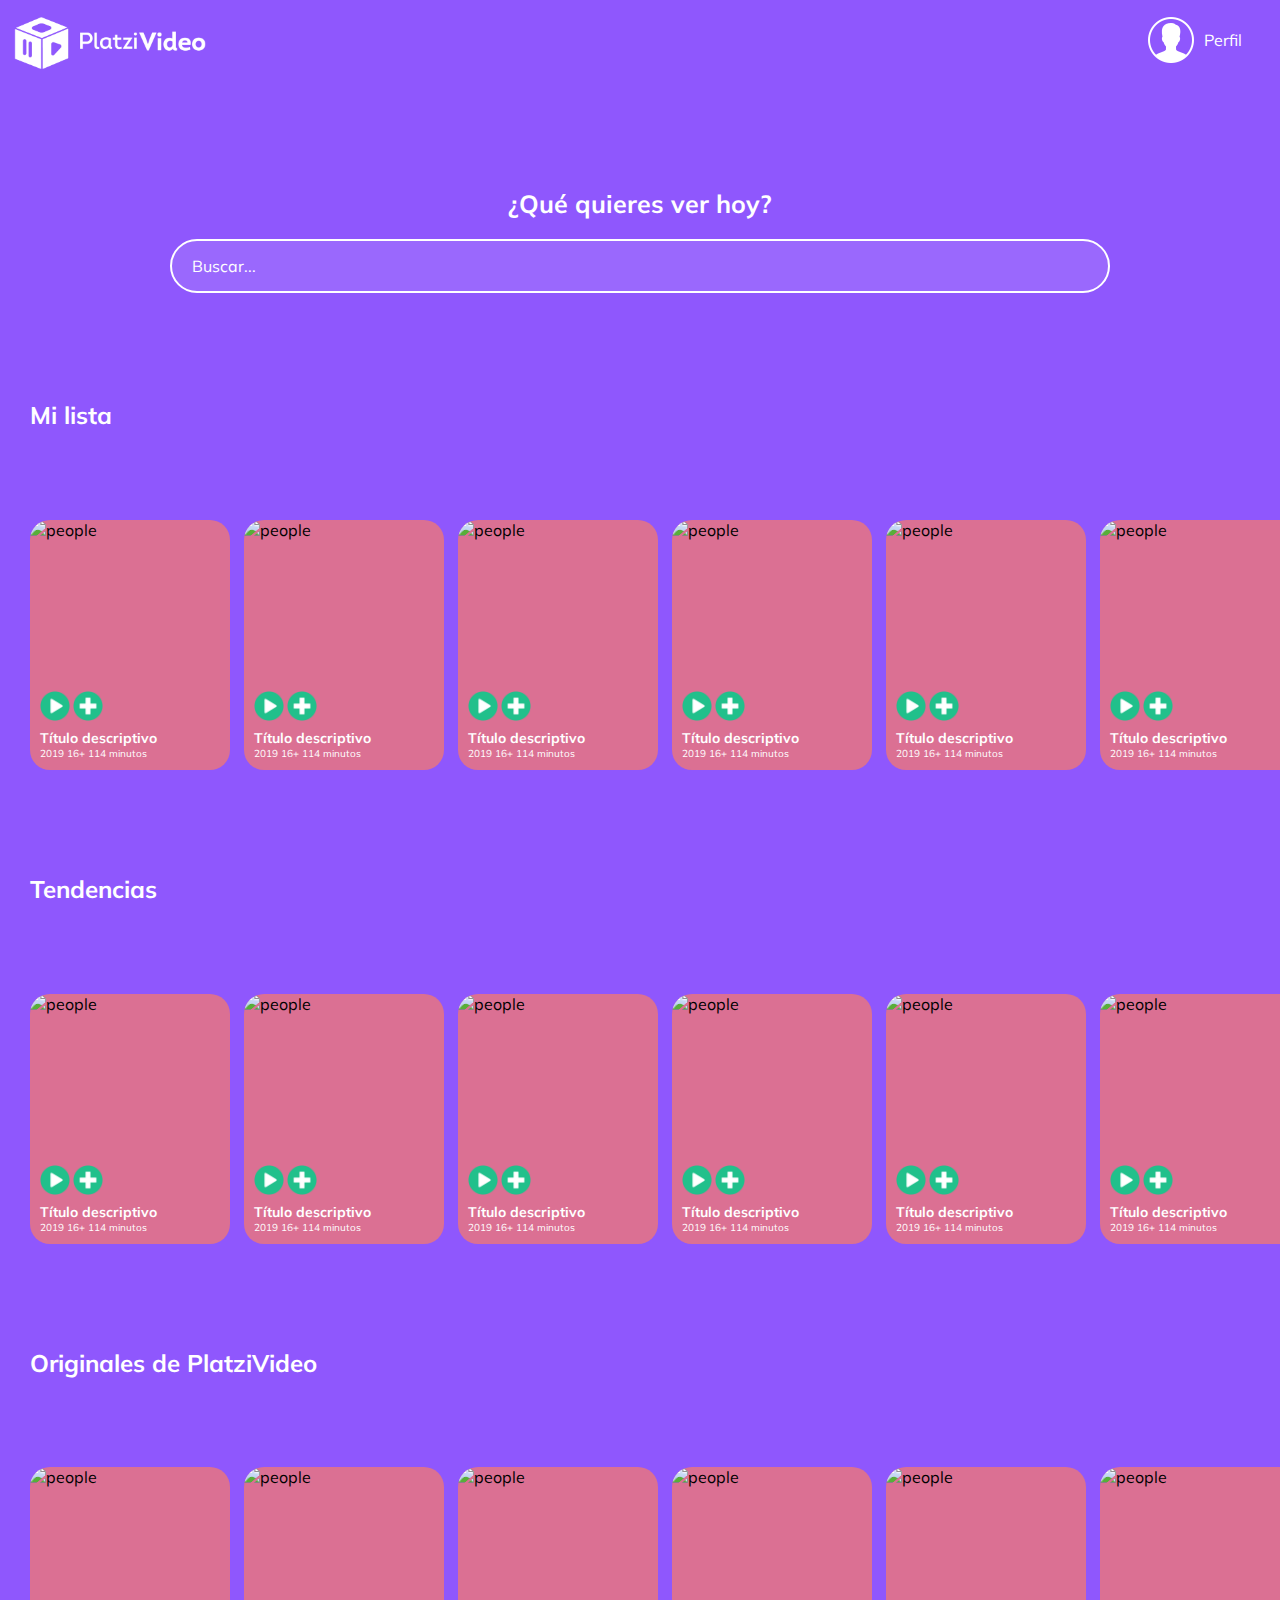
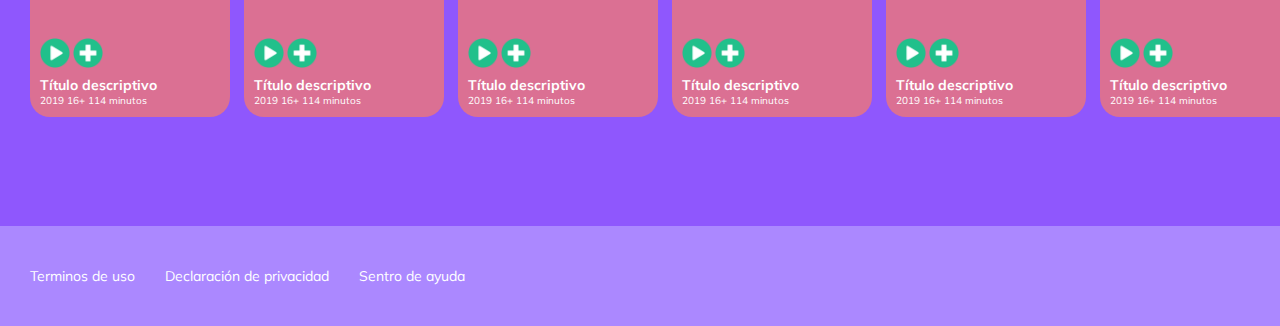
==== commit 7536fd52: "adding not found page" ====
--- a/index.html
+++ b/index.html
@@ -15,7 +15,9 @@
 
 <body>
   <header class="header">
-    <img class="header__img" src="/images/logo-platzi-video.png" alt="Logo Platzi Video">
+    <a href="index.html">
+      <img class="header__img" src="images/logo-platzi-video.png" alt="Platzi Logo">
+    </a>
     <div class="header__menu">
       <div class="header__menu--profile">
         <img src="/images/user-icon.png" alt="foto de perfil">
@@ -23,7 +25,7 @@
       </div>
       <ul>
         <li>
-          <a href="/">Cuenta</a>
+          <a href="log-in.html">Cuenta</a>
         </li>
         <li>
           <a href="/">Cerrar Sesión</a>
--- a/css/main.css
+++ b/css/main.css
@@ -191,6 +191,7 @@
     height: 100px;
     /* width: 100%; */
     background-color: #AB88FF;
+    margin-top: 25px;
   }
 
   .footer a {
@@ -205,6 +206,20 @@
     text-decoration: underline;
   }
 
+  ::-webkit-scrollbar {
+    width: 12px;
+}
+ 
+::-webkit-scrollbar-track {
+    -webkit-box-shadow: inset 0 0 6px rgba(0,0,0,0.3); 
+    border-radius: 10px;
+}
+ 
+::-webkit-scrollbar-thumb {
+    border-radius: 10px;
+    -webkit-box-shadow: inset 0 0 6px rgba(0,0,0,0.8); 
+}
+
 @media only screen and (max-width: 600px) {
   .footer {
     align-items: flex-start;
